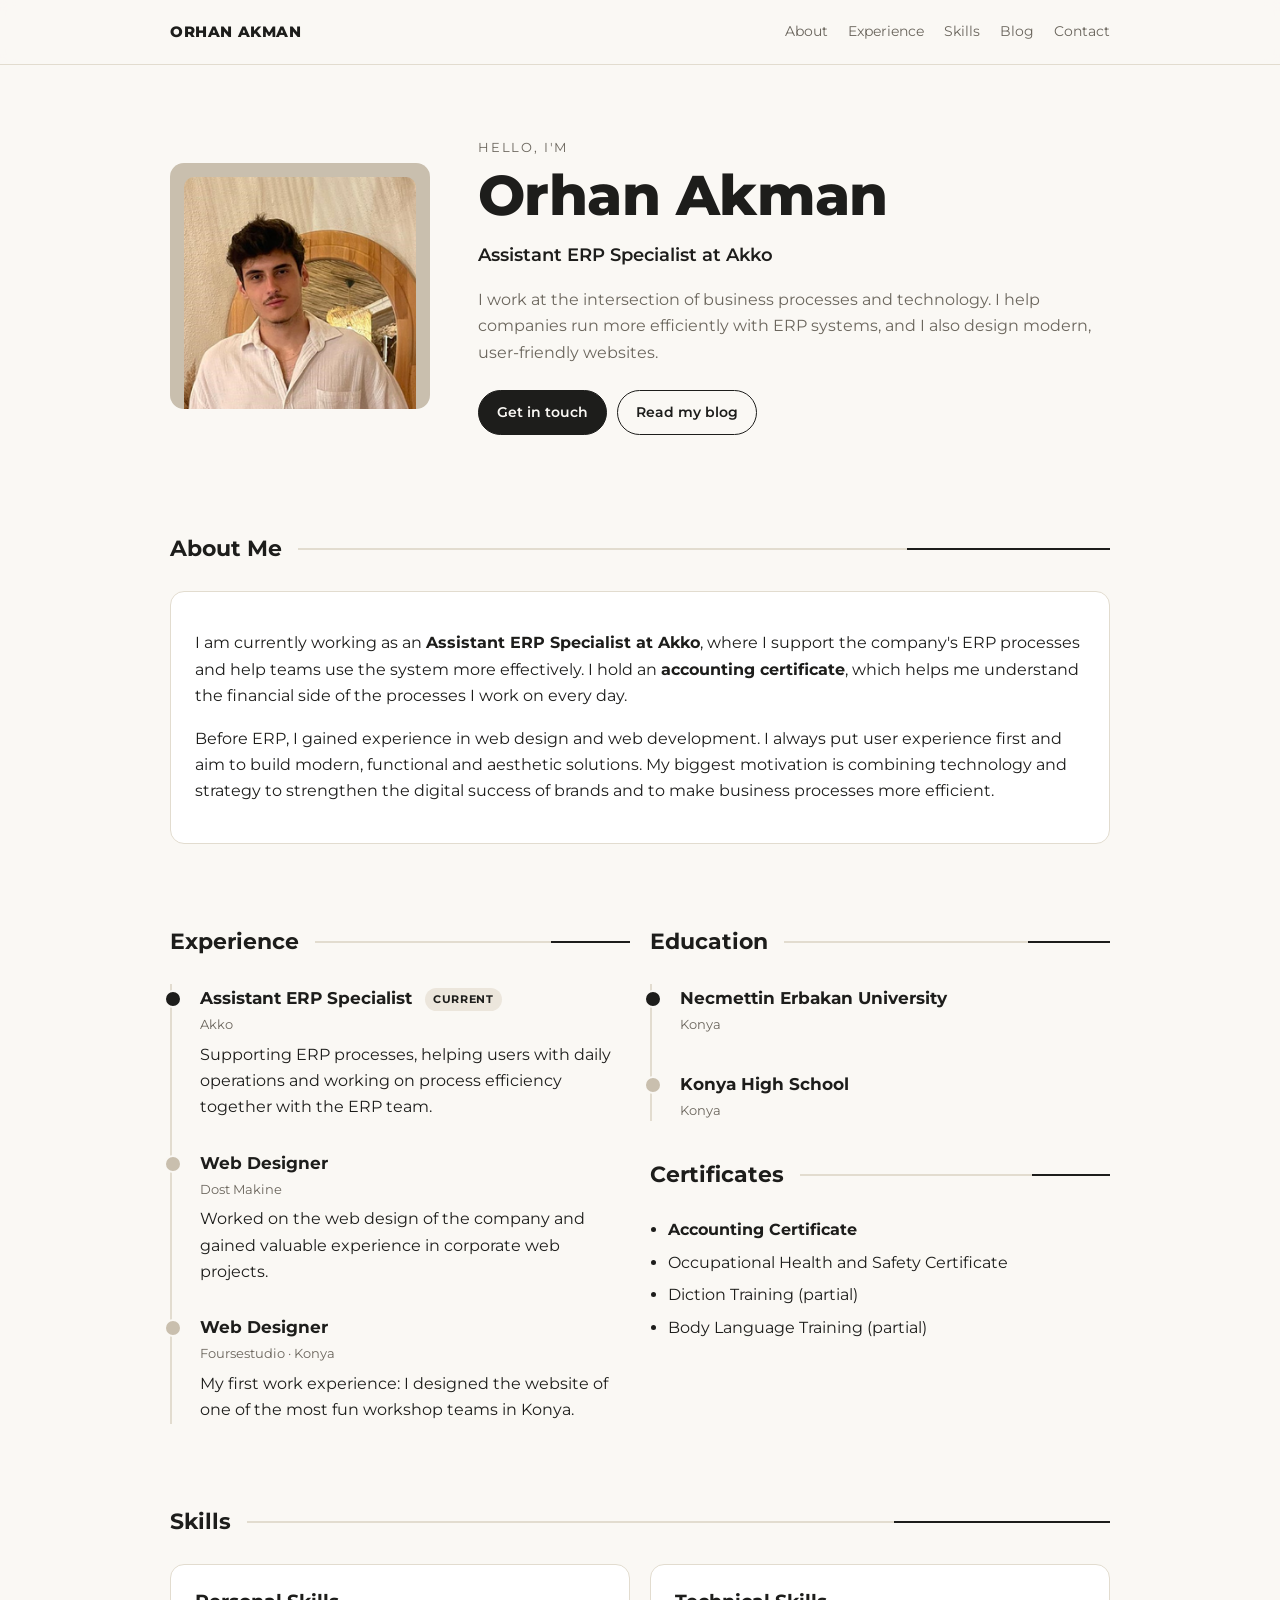
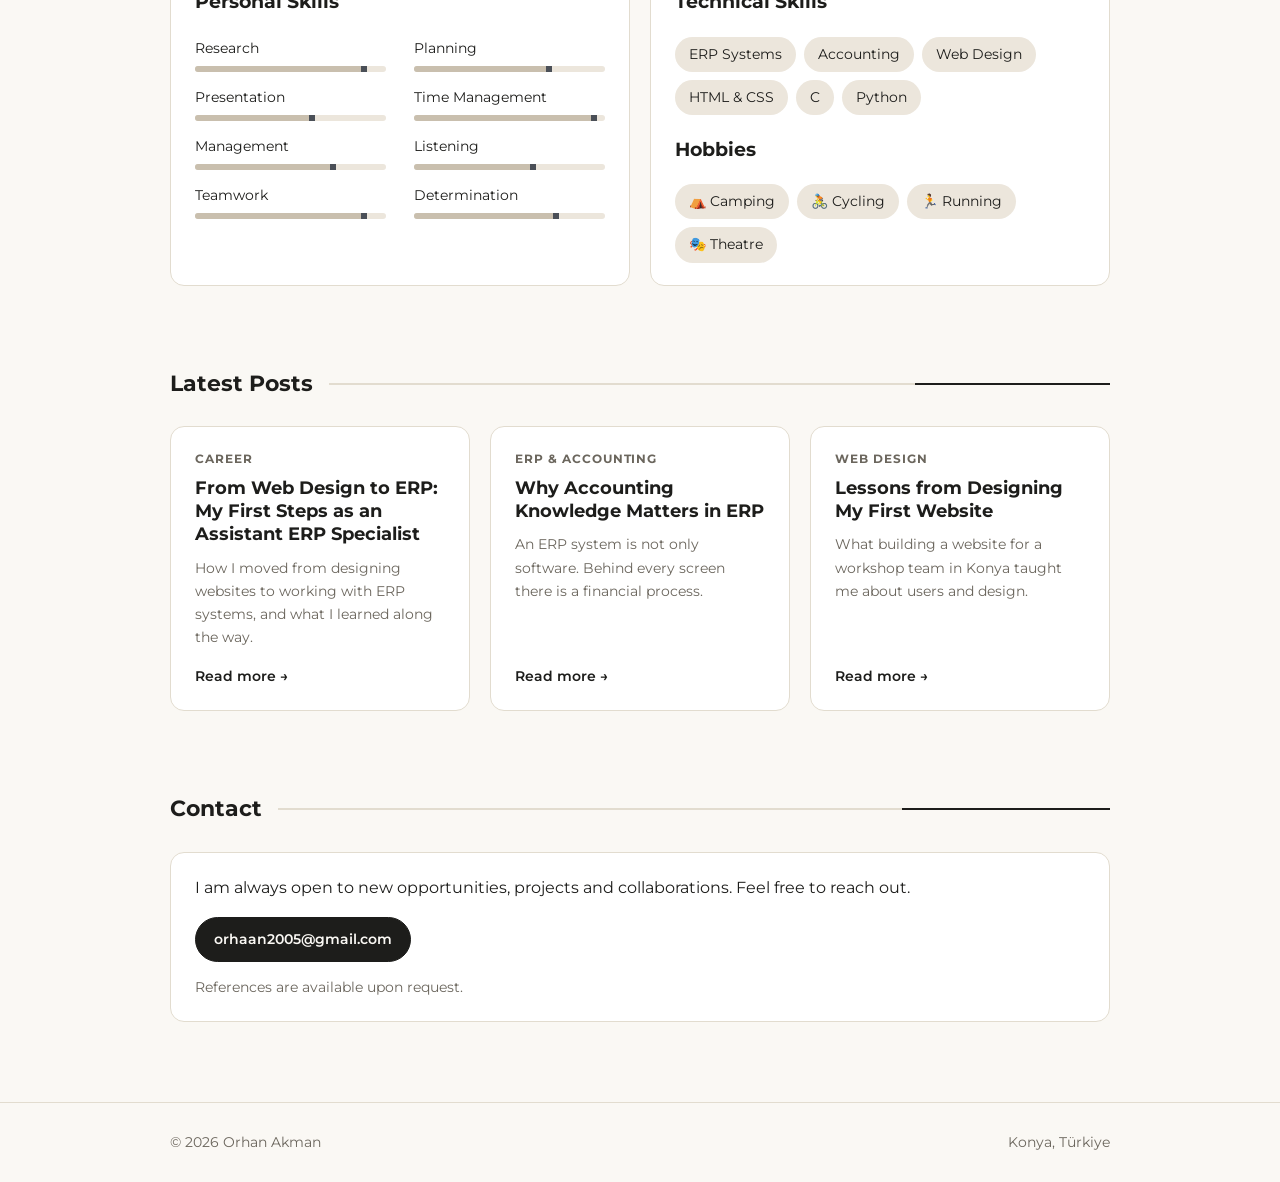
==== index.html @ db8aa508 "Add CV and blog site" ====
<!doctype html>
<html lang="en">
<head>
  <meta charset="utf-8">
  <meta name="viewport" content="width=device-width, initial-scale=1">
  <title>Orhan Akman | Assistant ERP Specialist</title>
  <meta name="description" content="Orhan Akman: Assistant ERP Specialist at Akko. CV, experience, skills and blog about ERP, accounting and web design.">
  <link rel="preconnect" href="https://fonts.googleapis.com">
  <link rel="preconnect" href="https://fonts.gstatic.com" crossorigin>
  <link href="https://fonts.googleapis.com/css2?family=Montserrat:wght@400;600;700;800&display=swap" rel="stylesheet">
  <link rel="stylesheet" href="style.css">
</head>
<body>

  <header class="site-header">
    <div class="wrap">
      <a class="brand" href="./">Orhan Akman</a>
      <nav class="nav">
        <a href="#about" class="hide-sm">About</a>
        <a href="#experience">Experience</a>
        <a href="#skills" class="hide-sm">Skills</a>
        <a href="blog/">Blog</a>
        <a href="#contact">Contact</a>
      </nav>
    </div>
  </header>

  <main class="wrap">

    <!-- Hero -->
    <div class="hero">
      <div class="hero-photo">
        <img src="assets/photo.png" alt="Portrait of Orhan Akman">
      </div>
      <div>
        <p class="eyebrow">Hello, I'm</p>
        <h1>Orhan Akman</h1>
        <p class="role">Assistant ERP Specialist at Akko</p>
        <p class="lead">
          I work at the intersection of business processes and technology. I help companies run
          more efficiently with ERP systems, and I also design modern, user-friendly websites.
        </p>
        <div class="btns">
          <a class="btn primary" href="#contact">Get in touch</a>
          <a class="btn" href="blog/">Read my blog</a>
        </div>
      </div>
    </div>

    <!-- About -->
    <section id="about">
      <h2 class="section-title">About Me</h2>
      <div class="card">
        <p>
          I am currently working as an <strong>Assistant ERP Specialist at Akko</strong>, where I support
          the company's ERP processes and help teams use the system more effectively. I hold an
          <strong>accounting certificate</strong>, which helps me understand the financial side of the
          processes I work on every day.
        </p>
        <p>
          Before ERP, I gained experience in web design and web development. I always put user
          experience first and aim to build modern, functional and aesthetic solutions. My biggest
          motivation is combining technology and strategy to strengthen the digital success of brands
          and to make business processes more efficient.
        </p>
      </div>
    </section>

    <!-- Experience + Education -->
    <section id="experience">
      <div class="grid-2">
        <div>
          <h2 class="section-title">Experience</h2>
          <ul class="timeline">
            <li class="current">
              <h3>Assistant ERP Specialist <span class="badge">Current</span></h3>
              <p class="meta">Akko</p>
              <p>Supporting ERP processes, helping users with daily operations and working on
                process efficiency together with the ERP team.</p>
            </li>
            <li>
              <h3>Web Designer</h3>
              <p class="meta">Dost Makine</p>
              <p>Worked on the web design of the company and gained valuable experience in
                corporate web projects.</p>
            </li>
            <li>
              <h3>Web Designer</h3>
              <p class="meta">Foursestudio · Konya</p>
              <p>My first work experience: I designed the website of one of the most fun workshop
                teams in Konya.</p>
            </li>
          </ul>
        </div>

        <div>
          <h2 class="section-title">Education</h2>
          <ul class="timeline">
            <li class="current">
              <h3>Necmettin Erbakan University</h3>
              <p class="meta">Konya</p>
            </li>
            <li>
              <h3>Konya High School</h3>
              <p class="meta">Konya</p>
            </li>
          </ul>

          <h2 class="section-title" style="margin-top:36px">Certificates</h2>
          <ul class="plain-list">
            <li><strong>Accounting Certificate</strong></li>
            <li>Occupational Health and Safety Certificate</li>
            <li>Diction Training (partial)</li>
            <li>Body Language Training (partial)</li>
          </ul>
        </div>
      </div>
    </section>

    <!-- Skills -->
    <section id="skills">
      <h2 class="section-title">Skills</h2>
      <div class="grid-2">
        <div class="card">
          <h3 style="margin-top:0">Personal Skills</h3>
          <ul class="skills">
            <li><div class="skill-name"><span>Research</span></div><div class="bar"><span style="width:90%"></span></div></li>
            <li><div class="skill-name"><span>Planning</span></div><div class="bar"><span style="width:72%"></span></div></li>
            <li><div class="skill-name"><span>Presentation</span></div><div class="bar"><span style="width:63%"></span></div></li>
            <li><div class="skill-name"><span>Time Management</span></div><div class="bar"><span style="width:96%"></span></div></li>
            <li><div class="skill-name"><span>Management</span></div><div class="bar"><span style="width:74%"></span></div></li>
            <li><div class="skill-name"><span>Listening</span></div><div class="bar"><span style="width:64%"></span></div></li>
            <li><div class="skill-name"><span>Teamwork</span></div><div class="bar"><span style="width:90%"></span></div></li>
            <li><div class="skill-name"><span>Determination</span></div><div class="bar"><span style="width:76%"></span></div></li>
          </ul>
        </div>
        <div class="card">
          <h3 style="margin-top:0">Technical Skills</h3>
          <ul class="chips" style="margin-bottom:20px">
            <li>ERP Systems</li>
            <li>Accounting</li>
            <li>Web Design</li>
            <li>HTML &amp; CSS</li>
            <li>C</li>
            <li>Python</li>
          </ul>
          <h3>Hobbies</h3>
          <ul class="chips">
            <li>⛺ Camping</li>
            <li>🚴 Cycling</li>
            <li>🏃 Running</li>
            <li>🎭 Theatre</li>
          </ul>
        </div>
      </div>
    </section>

    <!-- Blog -->
    <section id="blog">
      <h2 class="section-title">Latest Posts</h2>
      <div class="posts">
        <a class="card post-card" href="blog/from-web-design-to-erp.html">
          <span class="tag">Career</span>
          <h3>From Web Design to ERP: My First Steps as an Assistant ERP Specialist</h3>
          <p>How I moved from designing websites to working with ERP systems, and what I learned along the way.</p>
          <span class="more">Read more →</span>
        </a>
        <a class="card post-card" href="blog/accounting-and-erp.html">
          <span class="tag">ERP &amp; Accounting</span>
          <h3>Why Accounting Knowledge Matters in ERP</h3>
          <p>An ERP system is not only software. Behind every screen there is a financial process.</p>
          <span class="more">Read more →</span>
        </a>
        <a class="card post-card" href="blog/my-first-website.html">
          <span class="tag">Web Design</span>
          <h3>Lessons from Designing My First Website</h3>
          <p>What building a website for a workshop team in Konya taught me about users and design.</p>
          <span class="more">Read more →</span>
        </a>
      </div>
    </section>

    <!-- Contact -->
    <section id="contact">
      <h2 class="section-title">Contact</h2>
      <div class="card">
        <p style="margin-top:0">I am always open to new opportunities, projects and collaborations. Feel free to reach out.</p>
        <div class="btns">
          <a class="btn primary" href="mailto:orhaan2005@gmail.com">orhaan2005@gmail.com</a>
        </div>
        <p style="margin-bottom:0;color:var(--muted);font-size:14px">References are available upon request.</p>
      </div>
    </section>

  </main>

  <footer class="site-footer">
    <div class="wrap">
      <span>© 2026 Orhan Akman</span>
      <span>Konya, Türkiye</span>
    </div>
  </footer>

</body>
</html>
---- style.css ----
:root {
  --bg: #faf8f4;
  --surface: #ffffff;
  --sand: #c9bfae;
  --sand-soft: #ece6dc;
  --ink: #1d1d1b;
  --muted: #6b665d;
  --line: #e2dccf;
  --accent: #4a4f57;
  --radius: 14px;
  --max: 980px;
}

@media (prefers-color-scheme: dark) {
  :root {
    --bg: #171614;
    --surface: #211f1c;
    --sand: #8f8574;
    --sand-soft: #2c2925;
    --ink: #f1ede6;
    --muted: #a8a196;
    --line: #36322c;
    --accent: #cfc6b6;
  }
}

* { box-sizing: border-box; }

html { scroll-behavior: smooth; }

body {
  margin: 0;
  background: var(--bg);
  color: var(--ink);
  font-family: "Montserrat", system-ui, -apple-system, "Segoe UI", sans-serif;
  line-height: 1.65;
  -webkit-font-smoothing: antialiased;
}

a { color: inherit; }

img { max-width: 100%; display: block; }

.wrap {
  max-width: var(--max);
  margin: 0 auto;
  padding: 0 20px;
}

/* ---------- Header ---------- */
.site-header {
  position: sticky;
  top: 0;
  z-index: 10;
  background: color-mix(in srgb, var(--bg) 88%, transparent);
  backdrop-filter: blur(8px);
  border-bottom: 1px solid var(--line);
}

.site-header .wrap {
  display: flex;
  align-items: center;
  justify-content: space-between;
  gap: 16px;
  height: 64px;
}

.brand {
  font-weight: 800;
  letter-spacing: .04em;
  text-decoration: none;
  text-transform: uppercase;
  font-size: 15px;
}

.nav {
  display: flex;
  gap: 20px;
  font-size: 14px;
}

.nav a {
  text-decoration: none;
  color: var(--muted);
}

.nav a:hover,
.nav a[aria-current="page"] { color: var(--ink); }

/* ---------- Hero ---------- */
.hero {
  display: grid;
  grid-template-columns: 260px 1fr;
  gap: 48px;
  align-items: center;
  padding: 72px 0 56px;
}

.hero-photo {
  background: var(--sand);
  border-radius: var(--radius);
  padding: 14px 14px 0;
}

.hero-photo img {
  border-radius: 10px 10px 0 0;
  aspect-ratio: 1 / 1;
  object-fit: cover;
  width: 100%;
}

.eyebrow {
  font-size: 13px;
  letter-spacing: .14em;
  text-transform: uppercase;
  color: var(--muted);
  margin: 0 0 8px;
}

.hero h1 {
  font-size: clamp(36px, 6vw, 56px);
  line-height: 1.05;
  font-weight: 800;
  margin: 0 0 16px;
  letter-spacing: -.01em;
}

.hero .role {
  font-size: 18px;
  font-weight: 600;
  margin: 0 0 16px;
}

.hero .lead {
  color: var(--muted);
  margin: 0 0 24px;
  max-width: 56ch;
}

.btns { display: flex; flex-wrap: wrap; gap: 10px; }

.btn {
  display: inline-block;
  padding: 10px 18px;
  border-radius: 999px;
  border: 1px solid var(--ink);
  text-decoration: none;
  font-size: 14px;
  font-weight: 600;
}

.btn.primary {
  background: var(--ink);
  color: var(--bg);
}

/* ---------- Sections ---------- */
section { padding: 40px 0; }

.section-title {
  display: flex;
  align-items: center;
  gap: 16px;
  font-size: 22px;
  font-weight: 700;
  margin: 0 0 24px;
}

.section-title::after {
  content: "";
  flex: 1;
  height: 2px;
  background: linear-gradient(90deg, var(--line) 0 75%, var(--ink) 75% 100%);
}

.grid-2 {
  display: grid;
  grid-template-columns: 1fr 1fr;
  gap: 20px;
}

.card {
  background: var(--surface);
  border: 1px solid var(--line);
  border-radius: var(--radius);
  padding: 22px 24px;
}

/* ---------- Timeline ---------- */
.timeline {
  list-style: none;
  margin: 0;
  padding: 0;
  border-left: 2px solid var(--line);
}

.timeline li {
  position: relative;
  padding: 0 0 28px 28px;
}

.timeline li:last-child { padding-bottom: 0; }

.timeline li::before {
  content: "";
  position: absolute;
  left: -8px;
  top: 6px;
  width: 14px;
  height: 14px;
  border-radius: 50%;
  background: var(--sand);
  border: 2px solid var(--bg);
}

.timeline li.current::before { background: var(--ink); }

.timeline h3 {
  margin: 0;
  font-size: 17px;
}

.timeline .meta {
  font-size: 13px;
  color: var(--muted);
  margin: 2px 0 6px;
}

.timeline p { margin: 0; }

.badge {
  display: inline-block;
  font-size: 11px;
  font-weight: 700;
  letter-spacing: .06em;
  text-transform: uppercase;
  padding: 2px 8px;
  border-radius: 999px;
  background: var(--sand-soft);
  color: var(--ink);
  margin-left: 8px;
  vertical-align: middle;
}

/* ---------- Skills ---------- */
.skills {
  list-style: none;
  margin: 0;
  padding: 0;
  display: grid;
  grid-template-columns: 1fr 1fr;
  gap: 14px 28px;
}

.skill-name {
  display: flex;
  justify-content: space-between;
  font-size: 14px;
  margin-bottom: 6px;
}

.bar {
  height: 6px;
  border-radius: 999px;
  background: var(--sand-soft);
  overflow: hidden;
}

.bar span {
  display: block;
  height: 100%;
  background: var(--sand);
  border-right: 6px solid var(--accent);
}

.chips {
  display: flex;
  flex-wrap: wrap;
  gap: 8px;
  list-style: none;
  margin: 0;
  padding: 0;
}

.chips li {
  padding: 6px 14px;
  border-radius: 999px;
  background: var(--sand-soft);
  font-size: 14px;
}

.plain-list {
  margin: 0;
  padding-left: 18px;
}

.plain-list li { margin-bottom: 6px; }

/* ---------- Blog cards ---------- */
.posts {
  display: grid;
  grid-template-columns: repeat(3, 1fr);
  gap: 20px;
}

.post-card {
  display: flex;
  flex-direction: column;
  text-decoration: none;
  transition: transform .15s ease, border-color .15s ease;
}

.post-card:hover {
  transform: translateY(-3px);
  border-color: var(--sand);
}

.post-card .tag {
  font-size: 12px;
  font-weight: 700;
  letter-spacing: .08em;
  text-transform: uppercase;
  color: var(--muted);
}

.post-card h3 {
  font-size: 18px;
  line-height: 1.3;
  margin: 8px 0 10px;
}

.post-card p {
  color: var(--muted);
  font-size: 14px;
  margin: 0 0 16px;
  flex: 1;
}

.post-card .more {
  font-size: 14px;
  font-weight: 600;
}

/* ---------- Article ---------- */
.article {
  max-width: 700px;
  margin: 0 auto;
  padding: 56px 20px 40px;
}

.article .back {
  font-size: 14px;
  color: var(--muted);
  text-decoration: none;
}

.article h1 {
  font-size: clamp(30px, 5vw, 42px);
  line-height: 1.15;
  margin: 16px 0 10px;
}

.article .meta {
  color: var(--muted);
  font-size: 14px;
  margin-bottom: 32px;
}

.article h2 {
  font-size: 22px;
  margin: 36px 0 10px;
}

.article p,
.article li { font-size: 17px; }

.article blockquote {
  margin: 24px 0;
  padding: 14px 20px;
  border-left: 4px solid var(--sand);
  background: var(--sand-soft);
  border-radius: 0 10px 10px 0;
}

/* ---------- Footer ---------- */
.site-footer {
  border-top: 1px solid var(--line);
  margin-top: 40px;
  padding: 28px 0;
  font-size: 14px;
  color: var(--muted);
}

.site-footer .wrap {
  display: flex;
  flex-wrap: wrap;
  justify-content: space-between;
  gap: 12px;
}

/* ---------- Responsive ---------- */
@media (max-width: 820px) {
  .hero {
    grid-template-columns: 1fr;
    gap: 28px;
    padding: 40px 0 32px;
  }
  .hero-photo { max-width: 240px; }
  .grid-2,
  .skills,
  .posts { grid-template-columns: 1fr; }
  .nav { gap: 14px; }
}

@media (max-width: 420px) {
  .wrap { padding: 0 16px; }
  .nav a.hide-sm { display: none; }
}
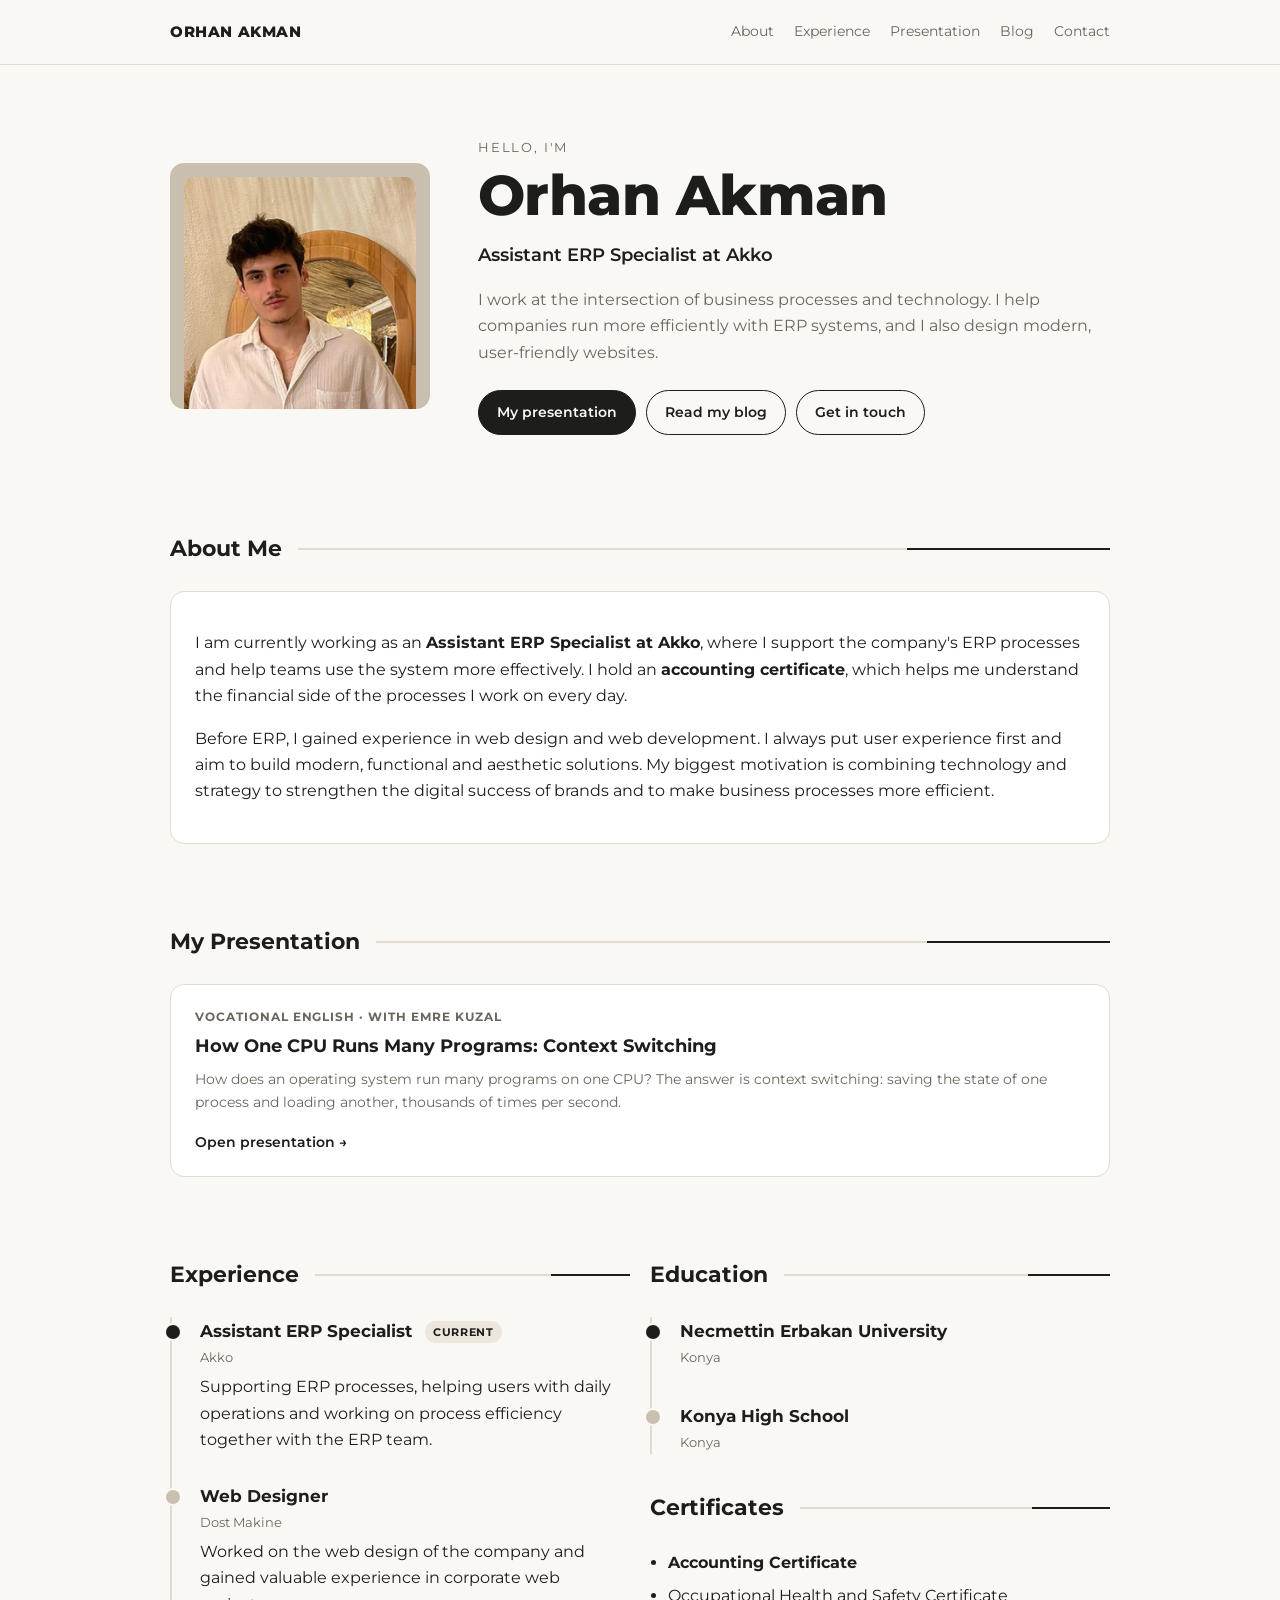
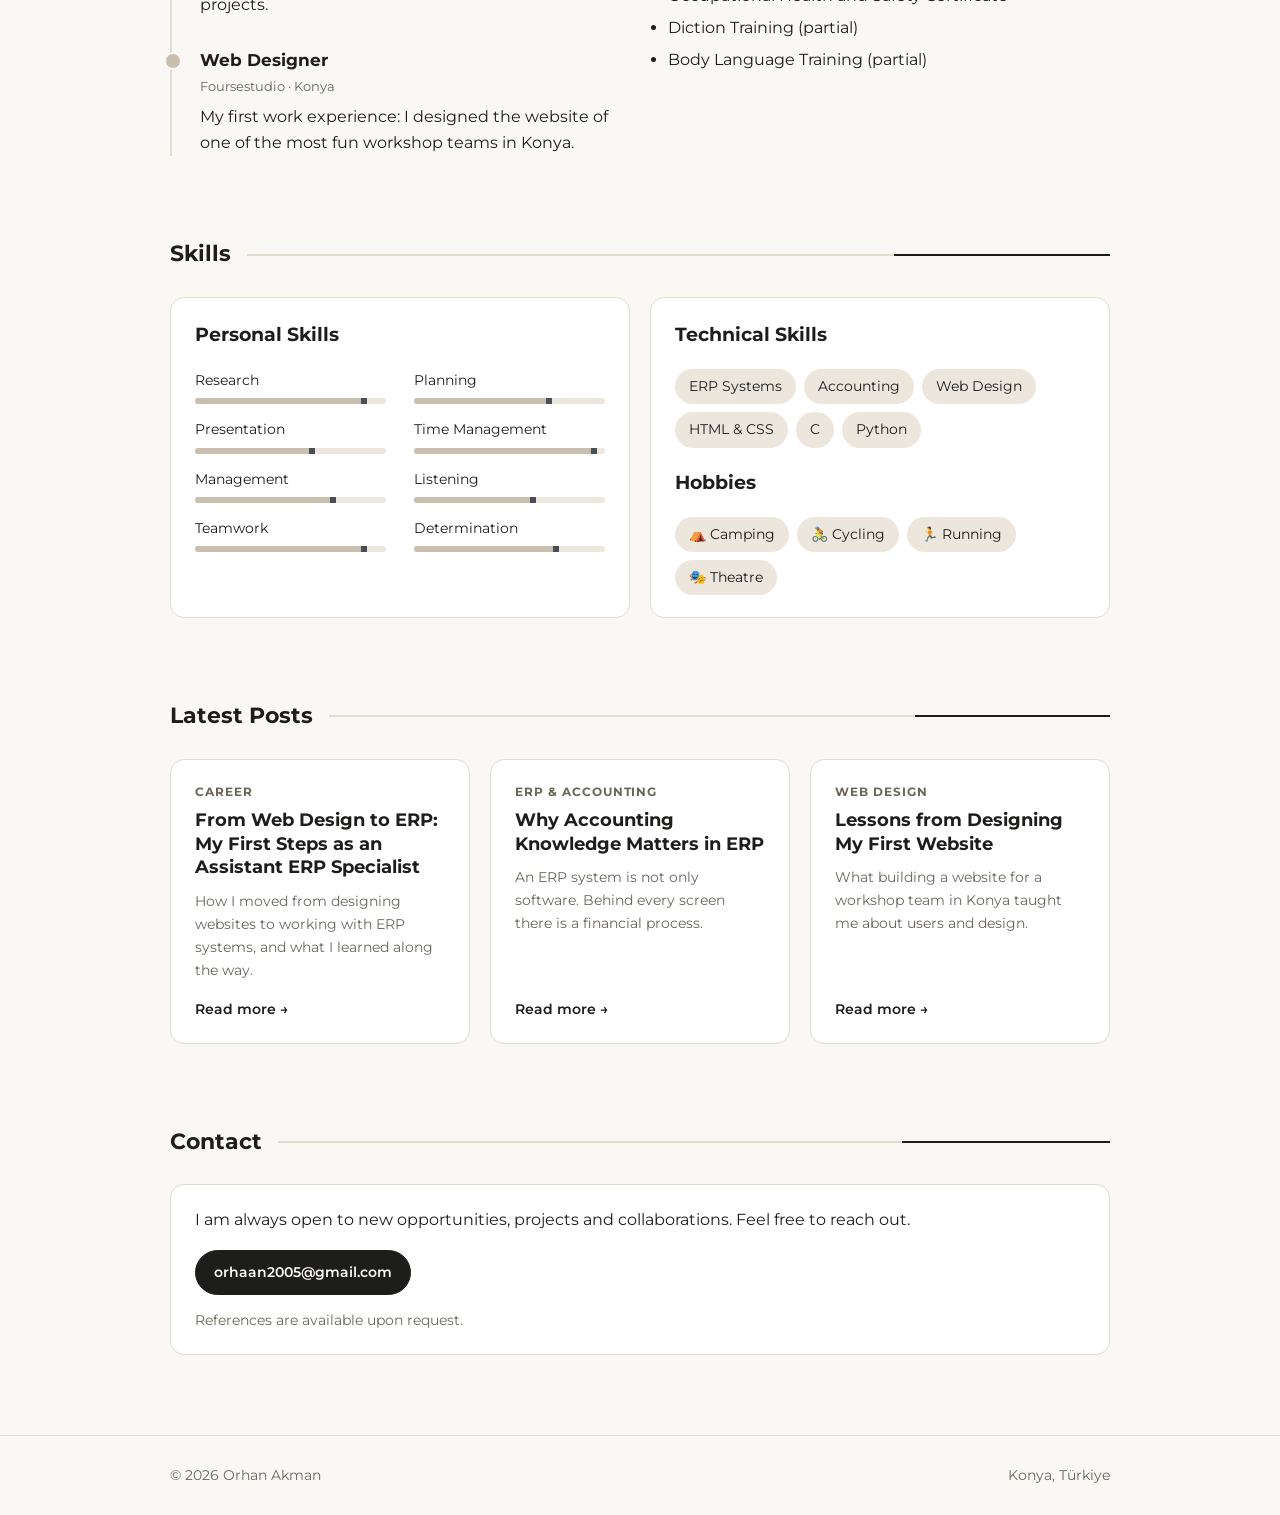
==== commit fa0b1ecc: "Add Context Switching presentation page" ====
--- a/index.html
+++ b/index.html
@@ -17,8 +17,8 @@
       <a class="brand" href="./">Orhan Akman</a>
       <nav class="nav">
         <a href="#about" class="hide-sm">About</a>
-        <a href="#experience">Experience</a>
-        <a href="#skills" class="hide-sm">Skills</a>
+        <a href="#experience" class="hide-sm">Experience</a>
+        <a href="presentation/">Presentation</a>
         <a href="blog/">Blog</a>
         <a href="#contact">Contact</a>
       </nav>
@@ -41,8 +41,9 @@
           more efficiently with ERP systems, and I also design modern, user-friendly websites.
         </p>
         <div class="btns">
-          <a class="btn primary" href="#contact">Get in touch</a>
+          <a class="btn primary" href="presentation/">My presentation</a>
           <a class="btn" href="blog/">Read my blog</a>
+          <a class="btn" href="#contact">Get in touch</a>
         </div>
       </div>
     </div>
@@ -64,6 +65,18 @@
           and to make business processes more efficient.
         </p>
       </div>
+    </section>
+
+    <!-- Presentation -->
+    <section id="presentation">
+      <h2 class="section-title">My Presentation</h2>
+      <a class="card post-card" href="presentation/">
+        <span class="tag">Vocational English · with Emre Kuzal</span>
+        <h3>How One CPU Runs Many Programs: Context Switching</h3>
+        <p>How does an operating system run many programs on one CPU? The answer is context switching:
+          saving the state of one process and loading another, thousands of times per second.</p>
+        <span class="more">Open presentation →</span>
+      </a>
     </section>
 
     <!-- Experience + Education -->
--- a/style.css
+++ b/style.css
@@ -382,6 +382,63 @@
   border-radius: 0 10px 10px 0;
 }
 
+/* ---------- Presentation ---------- */
+.diagram {
+  margin: 20px 0 8px;
+  padding: 18px;
+  background: var(--surface);
+  border: 1px solid var(--line);
+  border-radius: var(--radius);
+  overflow-x: auto;
+  color: var(--ink);
+}
+
+.diagram svg {
+  display: block;
+  width: 100%;
+  min-width: 520px;
+  height: auto;
+}
+
+.d-run { fill: var(--sand); }
+.d-os { fill: var(--accent); }
+.d-on { fill: #1d1d1b; font-weight: 600; font-size: 12px; }
+.d-on-os { fill: var(--bg); font-weight: 600; font-size: 12px; }
+.d-note { fill: var(--muted); font-size: 11px; }
+.d-arrow { stroke: var(--muted); stroke-width: 1.5; stroke-dasharray: 3 3; }
+.d-axis { stroke: var(--line); stroke-width: 1.5; }
+
+.compare {
+  width: 100%;
+  border-collapse: collapse;
+  font-size: 15px;
+  margin: 12px 0;
+}
+
+.compare th,
+.compare td {
+  text-align: left;
+  padding: 10px 12px;
+  border-bottom: 1px solid var(--line);
+}
+
+.compare th {
+  font-size: 13px;
+  text-transform: uppercase;
+  letter-spacing: .05em;
+  color: var(--muted);
+}
+
+.info-card {
+  display: flex;
+  flex-direction: column;
+  gap: 2px;
+}
+
+.info-card span { color: var(--muted); font-size: 15px; }
+
+.sources li { font-size: 15px; margin-bottom: 8px; }
+
 /* ---------- Footer ---------- */
 .site-footer {
   border-top: 1px solid var(--line);
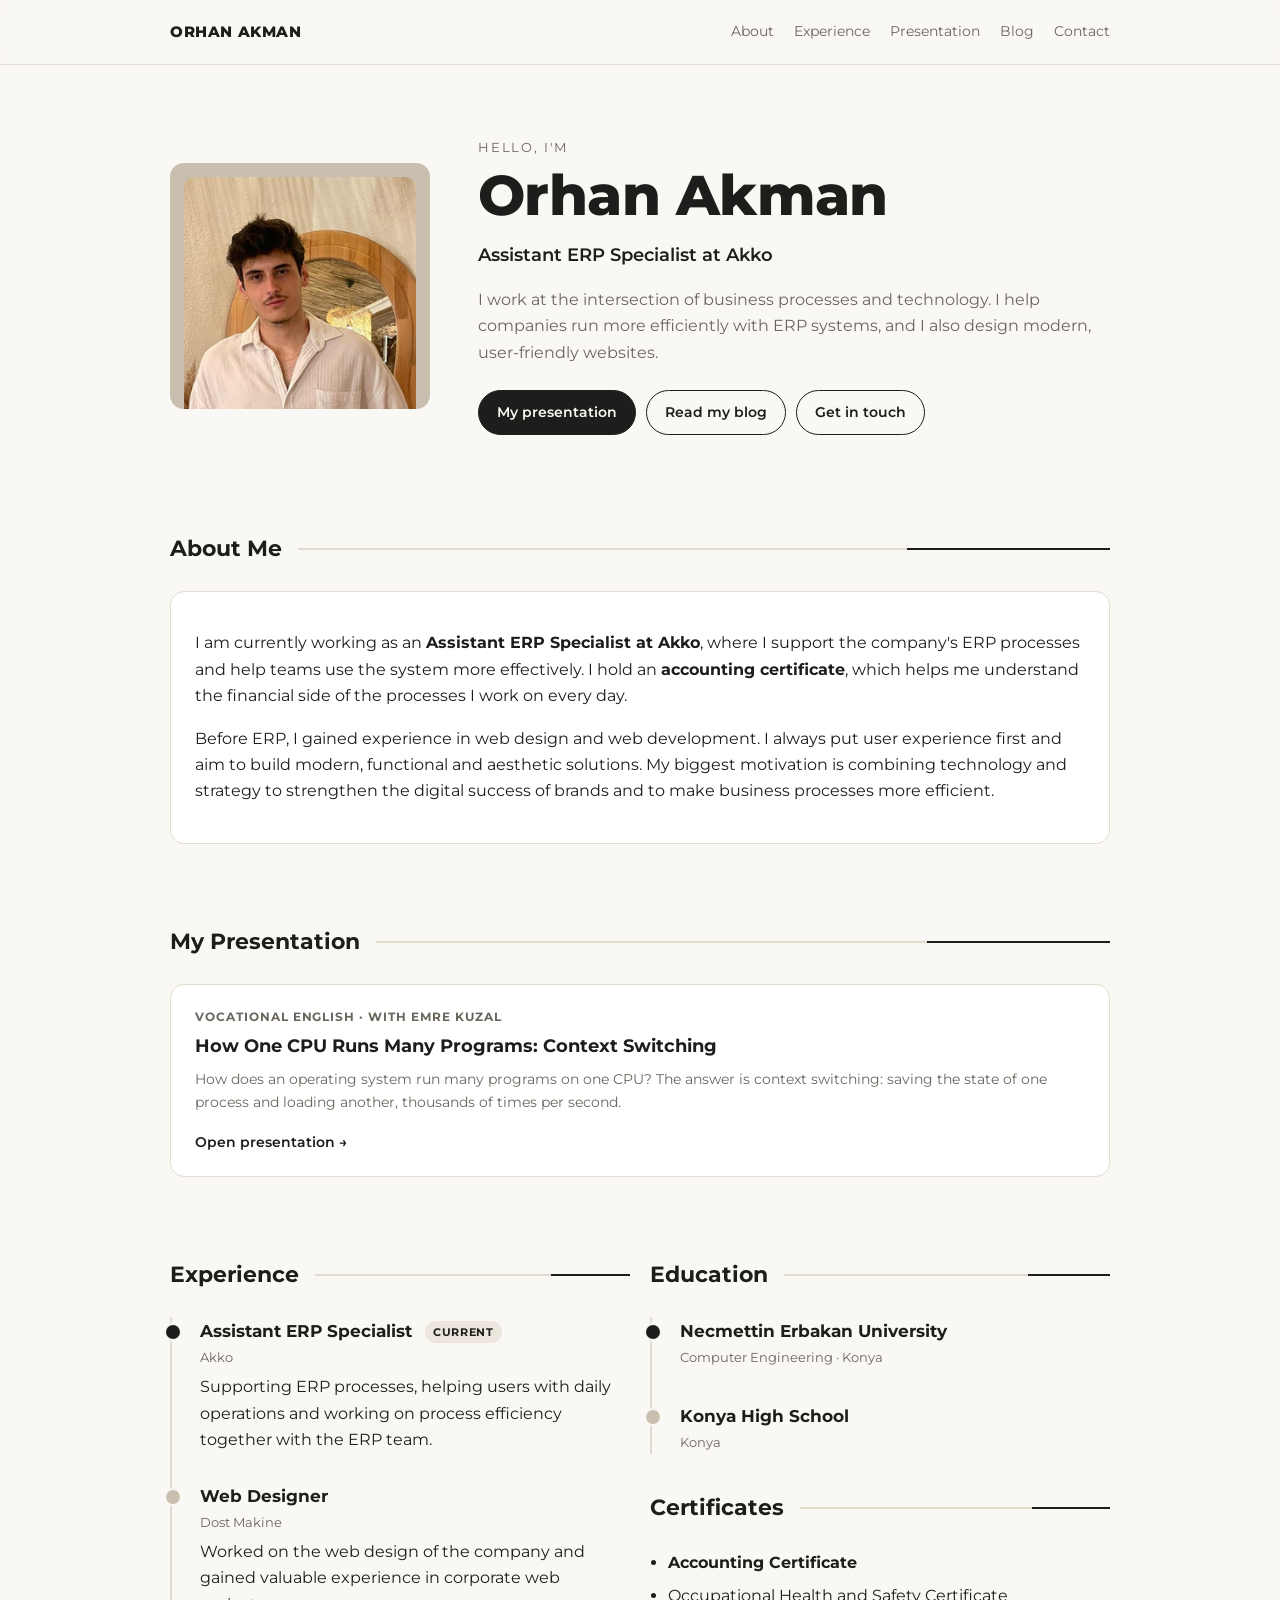
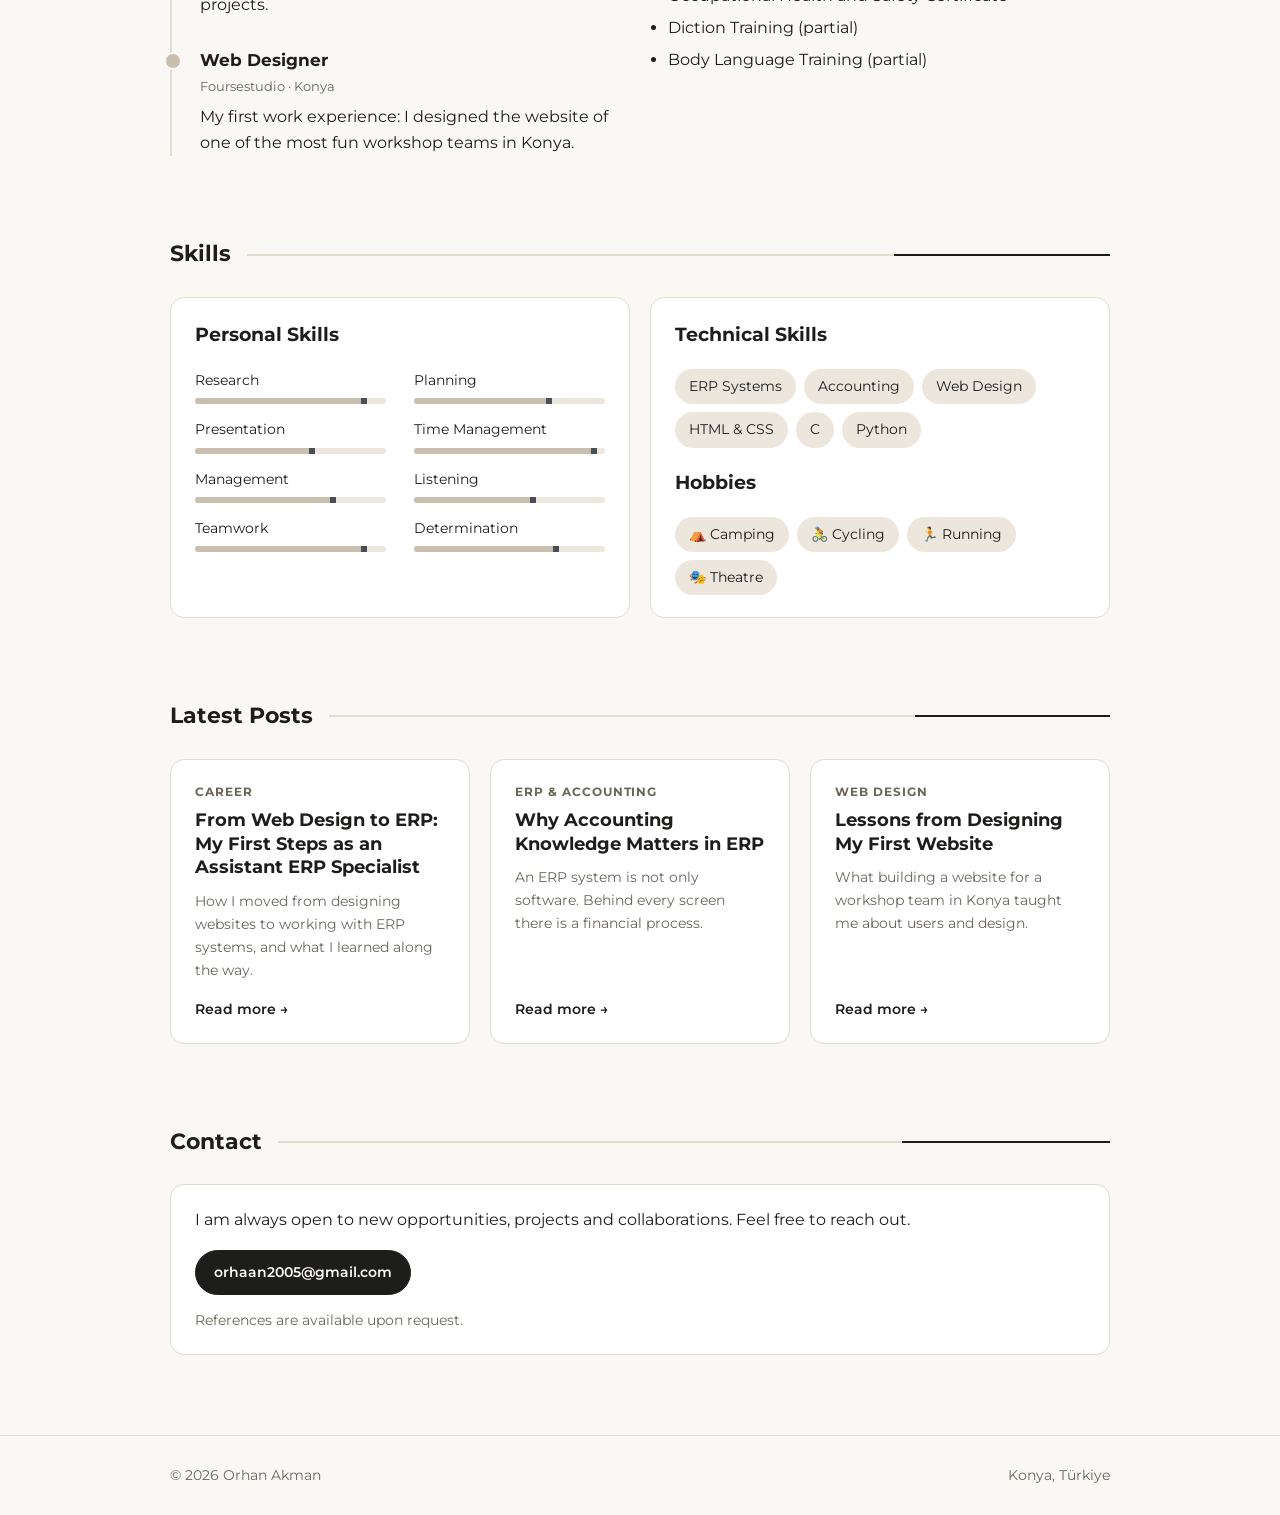
==== commit 8a81e22c: "Add Context Switching slides (animated + PDF) and sources" ====
--- a/index.html
+++ b/index.html
@@ -111,7 +111,7 @@
           <ul class="timeline">
             <li class="current">
               <h3>Necmettin Erbakan University</h3>
-              <p class="meta">Konya</p>
+              <p class="meta">Computer Engineering · Konya</p>
             </li>
             <li>
               <h3>Konya High School</h3>
--- a/style.css
+++ b/style.css
@@ -439,6 +439,71 @@
 
 .sources li { font-size: 15px; margin-bottom: 8px; }
 
+.src-tag {
+  display: inline-block;
+  font-size: 11px;
+  font-weight: 700;
+  letter-spacing: .05em;
+  text-transform: uppercase;
+  padding: 1px 7px;
+  margin-right: 8px;
+  border-radius: 999px;
+  background: var(--sand-soft);
+  vertical-align: 1px;
+}
+
+.decks {
+  display: grid;
+  grid-template-columns: 1fr 1fr;
+  gap: 16px;
+  margin: 16px 0;
+}
+
+.deck {
+  display: flex;
+  flex-direction: column;
+  gap: 4px;
+  padding: 12px 12px 16px;
+  text-decoration: none;
+  transition: transform .15s ease, border-color .15s ease;
+}
+
+.deck:hover {
+  transform: translateY(-3px);
+  border-color: var(--sand);
+}
+
+.deck-media {
+  position: relative;
+  margin-bottom: 10px;
+}
+
+.deck-media img {
+  width: 100%;
+  height: auto;
+  aspect-ratio: 16 / 9;
+  object-fit: cover;
+  border-radius: 8px;
+}
+
+.deck-badge {
+  position: absolute;
+  top: 8px;
+  left: 8px;
+  padding: 3px 10px;
+  border-radius: 999px;
+  font-size: 12px;
+  font-weight: 700;
+  background: rgba(0, 0, 0, .65);
+  color: #fff;
+}
+
+.deck span:last-child { color: var(--muted); font-size: 14px; }
+
+@media (max-width: 600px) {
+  .decks { grid-template-columns: 1fr; }
+}
+
 /* ---------- Footer ---------- */
 .site-footer {
   border-top: 1px solid var(--line);
